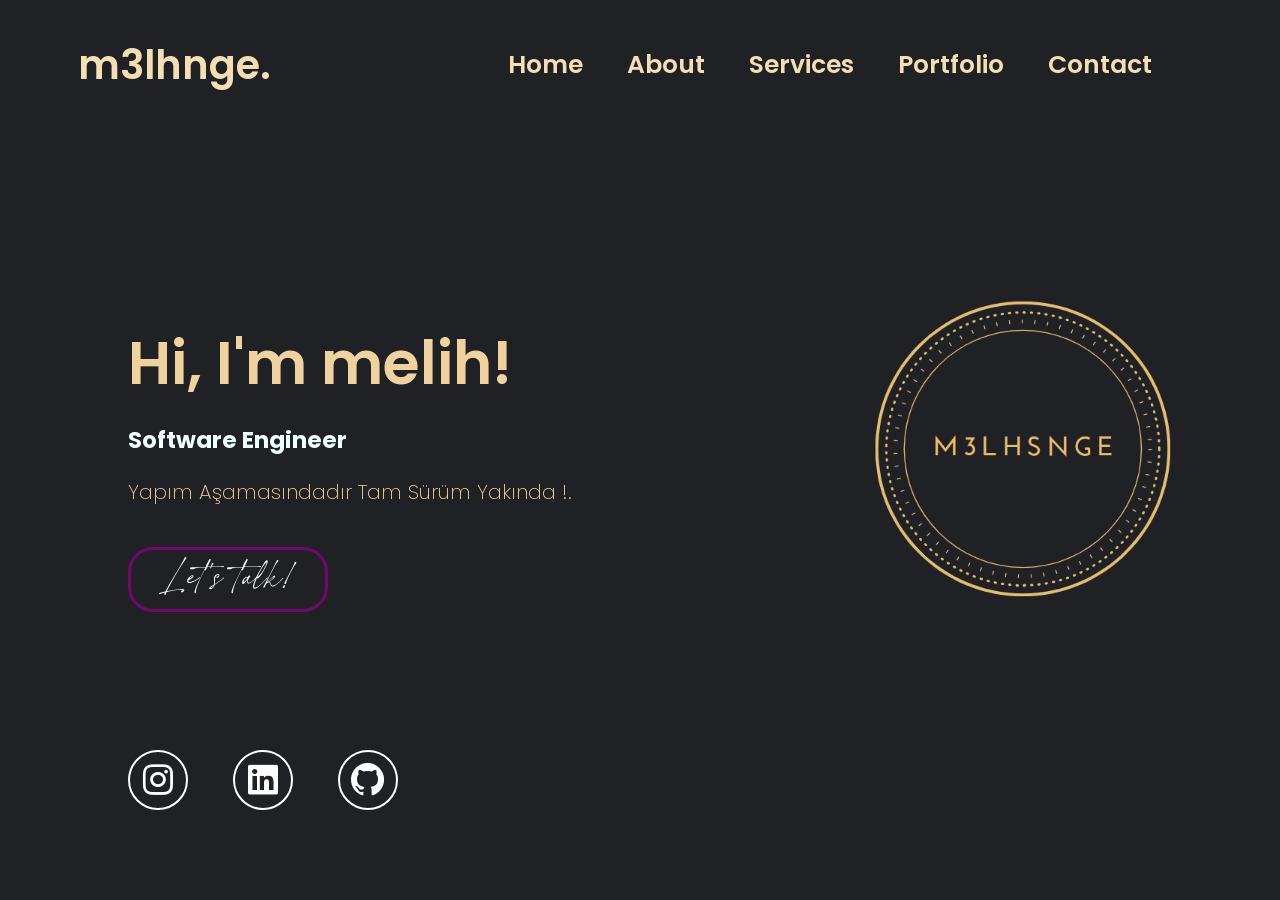
==== index.html @ ef0e2694 "Codes commited with last update" ====
<!DOCTYPE html>
<html lang="en">
<head>
    <meta charset="UTF-8">
    <meta http-equiv="X-UA-Compatible" content="IE=edge">
    <meta name="viewport" content="width=device-width, initial-scale=1">
    <title>Portfolio</title>
    <link rel="stylesheet" href="style.css">
    <link href="https://unpkg.com/boxicons@2.1.4/css/boxicons.min.css" rel="stylesheet">
</head>
<body>
    <header class="header">
        <a href="https://m3lhsnge.github.io/" class="logo">m3lhnge.</a>
        <nav class="navbar">
            <a href="https://m3lhsnge.github.io/" class="active">Home</a>
            <a href="#">About</a>
            <a href="#">Services</a>
            <a href="#">Portfolio</a>
            <a href="#">Contact</a>
        </nav>
    </header>

    <section class="home">
        <div class="home-content">
            <h1>Hi, I'm melih!</h1>
            <h3>Software Engineer</h3>
            <p>Yapım Aşamasındadır Tam Sürüm Yakında !.</p>
            <div class="btn-box">
                <a href="https://www.instagram.com/m3lhakaa?igsh=MmlheHZ3OTNlcWY2" target="_blank" title="Talk to me!">Let's talk!</a>
            </div>
        </div>

        <div class="home-sci">
            <a href="https://www.instagram.com/m3lhakaa?igsh=MmlheHZ3OTNlcWY2" target="_blank" title="Instagram"><i class='bx bxl-instagram' style="color:#ffffff"></i></a>
            <a href="https://www.linkedin.com/in/melih-aka-499889319?utm_source=share&utm_campaign=share_via&utm_content=profile&utm_medium=android_app" target="_blank" title="Linkedin"><i class='bx bxl-linkedin-square'></i></a>
            <a href="https://github.com/m3lhsnge" target="_blank" title="Github"><i class='bx bxl-github'></i></a>
        </div>

        <span class="home-imgHover"></span>
    </section>
</body>
</html>
---- style.css ----
@import url('https://fonts.googleapis.com/css2?family=Poppins:wght@300;400;500;600;700;800;900&display=swap');

@font-face {
    font-family: 'OZEL';
    src: url('fonts/HanifahSalamah.woff2') format('woff2'),
        url('fonts/HanifahSalamah.woff') format('woff');
    font-weight: normal;
    font-style: normal;
    font-display: swap;
}

@media (max-width: 600px) {
  .container {
    flex-direction: column;
    padding: 10px;
  }
  .hero-text {
    font-size: 1.2rem;
  }
}

@media (min-width: 601px) and (max-width: 1024px) {
  .container {
    padding: 20px;
  }
}

.wrapper {
  display: flex;
  flex-wrap: wrap;
  justify-content: space-between;
}

* {
    margin: 0;
    padding: 0;
    box-sizing: border-box;
    font-family: 'Poppins', sans-serif;
}

body {
    background-color: #202124;
    color: rgb(239, 210, 157);
}

.header {
    position: fixed;
    top: 0;
    left: 0;
    width: 100%;
    padding: 35px 10%;
    background-color: transparent;
    display: flex;
    justify-content: space-between;
    align-items: center;
    z-index: 100;
}

.logo {
    position: relative;
    font-size: 40px;
    color: wheat;
    text-decoration: none;
    font-weight: 600;
    margin-left: -50px;
}

.logo::before {
    content: '';
    background: #202124;
    position: absolute;
    top: 0;
    right: 0;
    width: 100%;
    height: 100%;
    animation: showRight 1s ease forwards;
    animation-delay: .4s;
}

.logo:hover {
    color: rgb(202, 17, 110);
    transition: .3s;
}

.navbar a {
    font-size: 25px;
    color: wheat;
    text-decoration: none;
    font-weight: 600;
    margin-left: 40px;
    transition: .3s;
}

.navbar a::before {
    content: '';
    background: #202124;
    position: absolute;
    top: 0;
    right: 0;
    width: 100%;
    height: 150%;
    animation: showRight 1.5s ease forwards;
    animation-delay: .2s;
    z-index: 2;
}

.navbar a:hover,
.navbar a.active no-repeat {
    color: rgb(41, 120, 189);
}

.home {
    height: 100vh;
    background: url('img/AUUU.png') no-repeat;
    background-size: cover;
    background-position: center;
    display: flex;
    align-items: center;
    padding: 0 10%;
}

.home-content h1 {
    position: relative;
    font-size: 60px;
    font-weight: 600;
    line-height: 2;
}

.home-content h1::before {
    content: '';
    background: #202124;
    position: absolute;
    top: 0;
    right: 0;
    width: 100%;
    height: 100%;
    animation: showRight 1s ease forwards;
    animation-delay: .1s;
}

.home-content h3 {
    position: relative;
    font-size: 23px;
    font-weight: 620;
    color: azure;
}

.home-content h3::before {
    content: '';
    background: #202124;
    position: absolute;
    top: 0;
    right: 0;
    width: 100%;
    height: 100%;
    animation: showRight 1s ease forwards;
    animation-delay: .1s;
}

.home-content p {
    position: relative;
    font-size: 20px;
    font-weight: 200;
    margin: 20px 0 40px;
}

.home-content p::before {
    content: '';
    background: #202124;
    position: absolute;
    top: 0;
    right: 0;
    width: 100%;
    height: 100%;
    animation: showRight 1s ease forwards;
    animation-delay: .3s;
}

.home-content .btn-box {
    position: relative;
    display: flex;
    width: 250px;
    height: 50px;
    background: transparent;
}

.home-content .btn-box::before {
    content: '';
    background: #202124;
    position: absolute;
    top: 0;
    right: 0;
    width: 100%;
    height: 150%;
    animation: showRight 1s ease forwards;
    animation-delay: .4s;
    z-index: 2;
}

.btn-box a {
    position: relative;
    display: inline-flex;
    justify-content: center;
    align-items: center;
    width: 200px;
    height: 130%;
    background-color: transparent;
    border: 3px solid rgb(113, 6, 113);
    border-radius: 25px;
    font-size: 55px;
    color: rgb(255, 255, 255);
    text-decoration: none;
    font-weight: 500;
    letter-spacing: 1px;
    font-family: OZEL;
    z-index: 1;
    overflow: hidden;
}

.btn-box a::before {
    content: '';
    position: absolute;
    top: 0;
    left: 0;
    width: 0;
    height: 100%;
    background-color: #000000;
    z-index: -1;
    transition: .0s;
}

.btn-box a:hover::before {
    width: 100%;
}

.home-sci {
    position: absolute;
    bottom: 40px;
    width: 270px;
    background-color: transparent;
    display: flex;
    justify-content: space-between;
}

.home-sci::before {
    content: '';
    background: #202124;
    position: absolute;
    top: 0;
    right: 0;
    width: 110%;
    height: 150%;
    animation: showRight 1s ease forwards;
    animation-delay: .4s;
    z-index: 2;
}

.home-sci a {
    display: inline-flex;
    width: 60px;
    height: 60px;
    background: transparent;
    border: 2px solid rgb(255, 255, 255);
    border-radius: 50%;
    font-size: 40px;
    color: rgb(255, 255, 255);
    text-decoration: none;
    margin-bottom: 50px;
    position: relative;
    align-items: center;
    justify-content: center;
}

.home-imgHover {
    position: absolute;
    top: 0;
    right: 200px;
    width: 500px;
    height: 100%;
    background: transparent;
    transition: .45s;
}

.home-imgHover::after {
    content: '';
    background: #202124;
    position: absolute;
    top: 0;
    right: 0;
    width: 100%;
    height: 100%;
    animation: showRight 2s ease forwards;
    animation-delay: .6s;
}

.home-imgHover:hover {
    background: #202124;
    opacity: .8;
}

@keyframes slide-in {
  0% { transform: translateX(-100vw); }
  100% { transform: translateX(0); }
}

@keyframes showRight {
    100% { width: 0; }
}

html, body {
  max-width: 100%;
  overflow-x: hidden;
}

img {
  max-width: 100%;
  height: auto;
}

@media (max-width: 1024px) {
  .header {
    padding: 20px 5%;
  }
  .logo {
    font-size: 28px;
    margin-left: 0;
  }
  .navbar a {
    font-size: 18px;
    margin-left: 20px;
  }
  .home-content h1 {
    font-size: 42px;
    line-height: 1.4;
  }
  .btn-box a {
    font-size: 32px;
    width: 150px;
    height: 50px;
  }
  .home-imgHover {
    right: 100px;
    width: 300px;
  }
}

@media (max-width: 768px) {
  .header {
    flex-direction: column;
    align-items: flex-start;
    padding: 15px;
  }
  .navbar {
    display: flex;
    flex-wrap: wrap;
    gap: 15px;
    margin-top: 10px;
  }
  .home {
    flex-direction: column;
    align-items: center;
    padding: 0 5%;
    text-align: center;
    background-position: center;
  }
  .home-content h1 { font-size: 32px; }
  .home-content h3 { font-size: 18px; }
  .home-content p { font-size: 16px; }
  .btn-box a {
    font-size: 24px;
    width: 140px;
    height: 45px;
  }
  .home-sci {
    position: static;
    margin-top: 30px;
    width: auto;
    justify-content: center;
    gap: 20px;
  }
  .home-imgHover {
    display: none;
  }
}

@media (max-width: 480px) {
  .home-content h1 { font-size: 26px; }
  .home-content h3 { font-size: 16px; }
  .home-content p { font-size: 14px; }
  .btn-box a {
    font-size: 20px;
    width: 120px;
    height: 40px;
  }
}
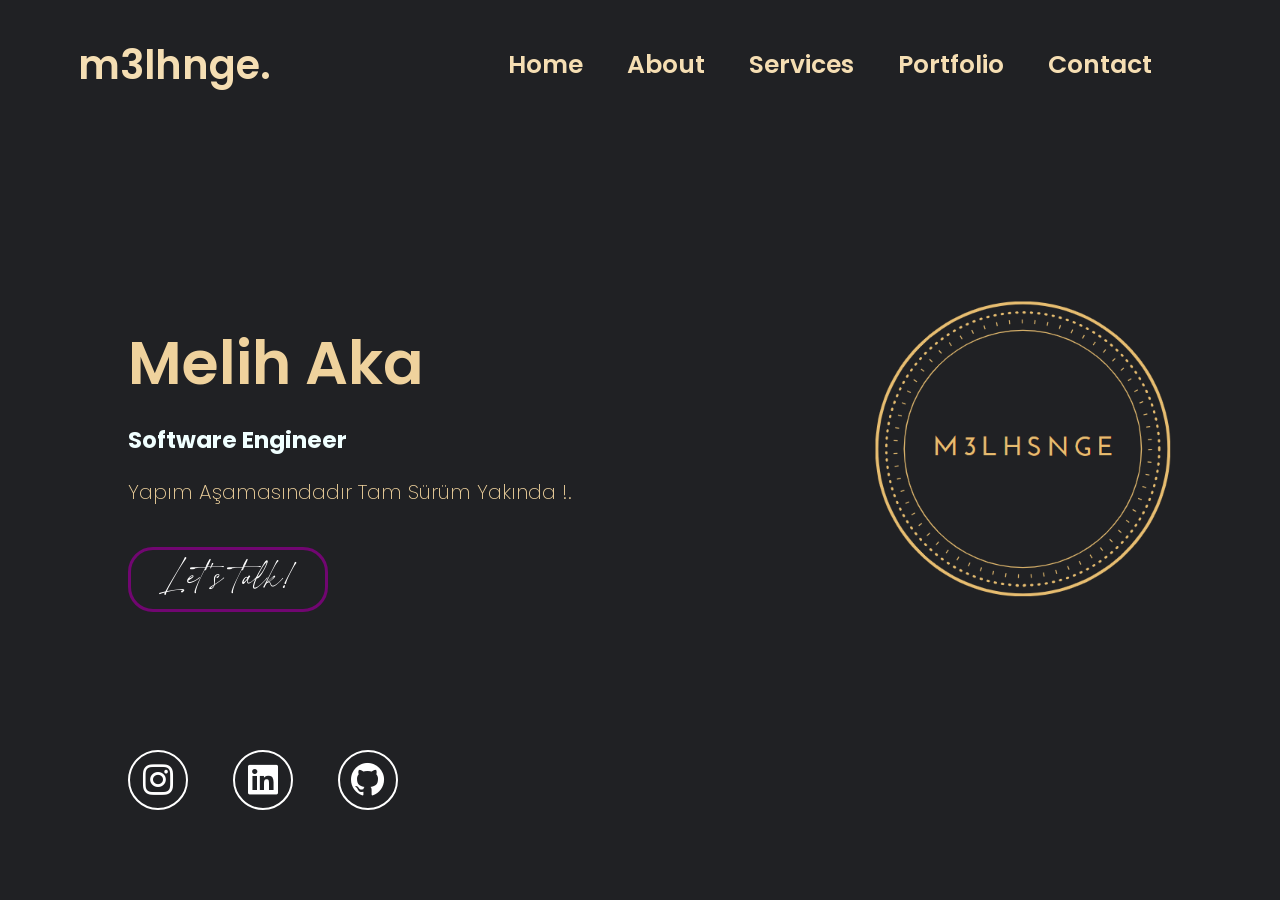
==== commit c1eea591: "Text update." ====
--- a/index.html
+++ b/index.html
@@ -7,6 +7,8 @@
     <title>Portfolio</title>
     <link rel="stylesheet" href="style.css">
     <link href="https://unpkg.com/boxicons@2.1.4/css/boxicons.min.css" rel="stylesheet">
+    <script src="script.js"></script>
+
 </head>
 <body>
     <header class="header">
@@ -22,7 +24,7 @@
 
     <section class="home">
         <div class="home-content">
-            <h1>Hi, I'm melih!</h1>
+            <h1>Melih Aka</h1>
             <h3>Software Engineer</h3>
             <p>Yapım Aşamasındadır Tam Sürüm Yakında !.</p>
             <div class="btn-box">
@@ -38,5 +40,13 @@
 
         <span class="home-imgHover"></span>
     </section>
+
+    <script>
+  setTimeout(function () {
+    alert("Bu site yapım aşamasındadır, lütfen daha sonra tekrar ziyaret edin.");
+  }, 2000);
+ </script>
+
+
 </body>
 </html>
--- a/style.css
+++ b/style.css
@@ -1,12 +1,12 @@
 @import url('https://fonts.googleapis.com/css2?family=Poppins:wght@300;400;500;600;700;800;900&display=swap');
 
 @font-face {
-    font-family: 'OZEL';
-    src: url('fonts/HanifahSalamah.woff2') format('woff2'),
-        url('fonts/HanifahSalamah.woff') format('woff');
-    font-weight: normal;
-    font-style: normal;
-    font-display: swap;
+  font-family: 'OZEL';
+  src: url('fonts/HanifahSalamah.woff2') format('woff2'),
+       url('fonts/HanifahSalamah.woff') format('woff');
+  font-weight: normal;
+  font-style: normal;
+  font-display: swap;
 }
 
 @media (max-width: 600px) {
@@ -31,271 +31,271 @@
   justify-content: space-between;
 }
 
-* {
-    margin: 0;
-    padding: 0;
-    box-sizing: border-box;
-    font-family: 'Poppins', sans-serif;
-}
-
-body {
-    background-color: #202124;
-    color: rgb(239, 210, 157);
-}
-
-.header {
-    position: fixed;
-    top: 0;
-    left: 0;
-    width: 100%;
-    padding: 35px 10%;
-    background-color: transparent;
-    display: flex;
-    justify-content: space-between;
-    align-items: center;
-    z-index: 100;
-}
-
-.logo {
-    position: relative;
-    font-size: 40px;
-    color: wheat;
-    text-decoration: none;
-    font-weight: 600;
-    margin-left: -50px;
-}
-
-.logo::before {
-    content: '';
-    background: #202124;
-    position: absolute;
-    top: 0;
-    right: 0;
-    width: 100%;
-    height: 100%;
-    animation: showRight 1s ease forwards;
-    animation-delay: .4s;
-}
-
-.logo:hover {
-    color: rgb(202, 17, 110);
-    transition: .3s;
-}
-
-.navbar a {
-    font-size: 25px;
-    color: wheat;
-    text-decoration: none;
-    font-weight: 600;
-    margin-left: 40px;
-    transition: .3s;
-}
-
-.navbar a::before {
-    content: '';
-    background: #202124;
-    position: absolute;
-    top: 0;
-    right: 0;
-    width: 100%;
-    height: 150%;
-    animation: showRight 1.5s ease forwards;
-    animation-delay: .2s;
-    z-index: 2;
+*{
+  margin: 0;
+  padding: 0;
+  box-sizing: border-box;
+  font-family: 'Poppins', sans-serif;
+}
+
+body{
+  background-color: #202124;
+  color: rgb(239, 210, 157);
+}
+
+.header{
+  position: fixed;
+  top: 0;
+  left: 0;
+  width: 100%;
+  padding: 35px 10%;
+  background-color: transparent;
+  display: flex;
+  justify-content: space-between;
+  align-items: center;
+  z-index: 100;
+}
+
+.logo{
+  position: relative;
+  font-size: 40px;
+  color: wheat;
+  text-decoration: none;
+  font-weight: 600;
+  margin-left: -50px;
+}
+
+.logo::before{
+  content: '';
+  background: #202124;
+  position: absolute;
+  top: 0;
+  right: 0;
+  width: 100%;
+  height: 100%;
+  animation: showRight 1s ease forwards;
+  animation-delay: .4s;
+}
+
+.logo:hover{
+  color:rgb(202, 17, 110) ;
+  transition: .3s;
+}
+
+.navbar a{
+  font-size: 25px;
+  color: wheat;
+  text-decoration: none;
+  font-weight: 600;
+  margin-left: 40px;
+  transition: .3s;
+}
+
+.navbar a::before{
+  content: '';
+  background: #202124;
+  position: absolute;
+  top: 0px;
+  right: 0;
+  width: 100%;
+  height: 150%;
+  animation: showRight 1.5s ease forwards;
+  animation-delay: .2s;
+  z-index: 2;
 }
 
 .navbar a:hover,
-.navbar a.active no-repeat {
-    color: rgb(41, 120, 189);
-}
-
-.home {
-    height: 100vh;
-    background: url('img/AUUU.png') no-repeat;
-    background-size: cover;
-    background-position: center;
-    display: flex;
-    align-items: center;
-    padding: 0 10%;
-}
-
-.home-content h1 {
-    position: relative;
-    font-size: 60px;
-    font-weight: 600;
-    line-height: 2;
-}
-
-.home-content h1::before {
-    content: '';
-    background: #202124;
-    position: absolute;
-    top: 0;
-    right: 0;
-    width: 100%;
-    height: 100%;
-    animation: showRight 1s ease forwards;
-    animation-delay: .1s;
-}
-
-.home-content h3 {
-    position: relative;
-    font-size: 23px;
-    font-weight: 620;
-    color: azure;
-}
-
-.home-content h3::before {
-    content: '';
-    background: #202124;
-    position: absolute;
-    top: 0;
-    right: 0;
-    width: 100%;
-    height: 100%;
-    animation: showRight 1s ease forwards;
-    animation-delay: .1s;
-}
-
-.home-content p {
-    position: relative;
-    font-size: 20px;
-    font-weight: 200;
-    margin: 20px 0 40px;
-}
-
-.home-content p::before {
-    content: '';
-    background: #202124;
-    position: absolute;
-    top: 0;
-    right: 0;
-    width: 100%;
-    height: 100%;
-    animation: showRight 1s ease forwards;
-    animation-delay: .3s;
-}
-
-.home-content .btn-box {
-    position: relative;
-    display: flex;
-    width: 250px;
-    height: 50px;
-    background: transparent;
-}
-
-.home-content .btn-box::before {
-    content: '';
-    background: #202124;
-    position: absolute;
-    top: 0;
-    right: 0;
-    width: 100%;
-    height: 150%;
-    animation: showRight 1s ease forwards;
-    animation-delay: .4s;
-    z-index: 2;
-}
-
-.btn-box a {
-    position: relative;
-    display: inline-flex;
-    justify-content: center;
-    align-items: center;
-    width: 200px;
-    height: 130%;
-    background-color: transparent;
-    border: 3px solid rgb(113, 6, 113);
-    border-radius: 25px;
-    font-size: 55px;
-    color: rgb(255, 255, 255);
-    text-decoration: none;
-    font-weight: 500;
-    letter-spacing: 1px;
-    font-family: OZEL;
-    z-index: 1;
-    overflow: hidden;
-}
-
-.btn-box a::before {
-    content: '';
-    position: absolute;
-    top: 0;
-    left: 0;
-    width: 0;
-    height: 100%;
-    background-color: #000000;
-    z-index: -1;
-    transition: .0s;
-}
-
-.btn-box a:hover::before {
-    width: 100%;
-}
-
-.home-sci {
-    position: absolute;
-    bottom: 40px;
-    width: 270px;
-    background-color: transparent;
-    display: flex;
-    justify-content: space-between;
-}
-
-.home-sci::before {
-    content: '';
-    background: #202124;
-    position: absolute;
-    top: 0;
-    right: 0;
-    width: 110%;
-    height: 150%;
-    animation: showRight 1s ease forwards;
-    animation-delay: .4s;
-    z-index: 2;
-}
-
-.home-sci a {
-    display: inline-flex;
-    width: 60px;
-    height: 60px;
-    background: transparent;
-    border: 2px solid rgb(255, 255, 255);
-    border-radius: 50%;
-    font-size: 40px;
-    color: rgb(255, 255, 255);
-    text-decoration: none;
-    margin-bottom: 50px;
-    position: relative;
-    align-items: center;
-    justify-content: center;
-}
-
-.home-imgHover {
-    position: absolute;
-    top: 0;
-    right: 200px;
-    width: 500px;
-    height: 100%;
-    background: transparent;
-    transition: .45s;
-}
-
-.home-imgHover::after {
-    content: '';
-    background: #202124;
-    position: absolute;
-    top: 0;
-    right: 0;
-    width: 100%;
-    height: 100%;
-    animation: showRight 2s ease forwards;
-    animation-delay: .6s;
-}
-
-.home-imgHover:hover {
-    background: #202124;
-    opacity: .8;
+.navbar a.active no-repeat{
+  color: rgb(41, 120, 189);
+}
+
+.home{
+  height: 100vh;
+  background: url('img/AUUU.png') no-repeat;
+  background-size: cover;
+  background-position: center;
+  display: flex;
+  align-items: center;
+  padding: 0 10%;
+}
+
+.home-content h1{
+  position: relative;
+  font-size: 60px;
+  font-weight: 600;
+  line-height: 2;
+}
+
+.home-content h1::before{
+  content: '';
+  background: #202124;
+  position: absolute;
+  top: 0;
+  right: 0;
+  width: 100%;
+  height: 100%;
+  animation: showRight 1s ease forwards;
+  animation-delay: .1s;
+}
+
+.home-content h3{
+  position: relative;
+  font-size: 23px;
+  font-weight: 620;
+  color: azure;
+}
+
+.home-content h3::before{
+  content: '';
+  background: #202124;
+  position: absolute;
+  top: 0;
+  right: 0;
+  width: 100%;
+  height: 100%;
+  animation: showRight 1s ease forwards;
+  animation-delay: .1s;
+}
+
+.home-content p{
+  position: relative;
+  font-size: 20px;
+  font-weight: 200;
+  margin: 20px 0 40px;
+}
+
+.home-content p::before{
+  content: '';
+  background: #202124;
+  position: absolute;
+  top: 0;
+  right: 0;
+  width: 100%;
+  height: 100%;
+  animation: showRight 1s ease forwards;
+  animation-delay: .3s;
+}
+
+.home-content .btn-box{
+  position: relative;
+  display: flex;
+  width: 250px;
+  height: 50px;
+  background: transparent;
+}
+
+.home-content .btn-box::before{
+  content: '';
+  background: #202124;
+  position: absolute;
+  top: 0px;
+  right: 0;
+  width: 100%;
+  height: 150%;
+  animation: showRight 1s ease forwards;
+  animation-delay: .4s;
+  z-index: 2;
+}
+
+.btn-box a{
+  position: relative;
+  display: inline-flex;
+  justify-content: center;
+  align-items: center;
+  width: 200px;
+  height: 130%;
+  background-color: transparent;
+  border: 3px solid rgb(113, 6, 113);
+  border-radius: 25px;
+  font-size: 55px;
+  color: rgb(255, 255, 255);
+  text-decoration: none;
+  font-weight: 500 ;
+  letter-spacing: 1px;
+  font-family: OZEL;
+  z-index: 1;
+  overflow: hidden;
+}
+
+.btn-box a::before{
+  content: '';
+  position: absolute;
+  top: 0;
+  left: 0;
+  width: 0;
+  height: 100%;
+  background-color: #000000;
+  z-index: -1;
+  transition: .0s;
+}
+
+.btn-box a:hover::before{
+  width: 100%;
+}
+
+.home-sci{
+  position: absolute;
+  bottom: 40px;
+  width: 270px;
+  background-color: transparent;
+  display: flex;
+  justify-content: space-between;
+}
+
+.home-sci::before{
+  content: '';
+  background: #202124;
+  position: absolute;
+  top: 0px;
+  right: 0;
+  width: 110%;
+  height: 150%;
+  animation: showRight 1s ease forwards;
+  animation-delay: .4s;
+  z-index: 2;
+}
+
+.home-sci a{
+  display: inline-flex;
+  width: 60px;
+  height: 60px;
+  background: transparent;
+  border: 2px solid rgb(255, 255, 255);
+  border-radius: 50%;
+  font-size: 40px;
+  color: rgb(255, 255, 255);
+  text-decoration: none;
+  margin-bottom: 50px;
+  position: relative;
+  align-items: center;
+  justify-content: center;
+}
+
+.home-imgHover{
+  position: absolute;
+  top: 0;
+  right: 200px;
+  width: 500px;
+  height: 100%;
+  background: transparent;
+  transition: .45s;
+}
+
+.home-imgHover::after{
+  content: '';
+  background: #202124;
+  position: absolute;
+  top: 0;
+  right: 0;
+  width: 100%;
+  height: 100%;
+  animation: showRight 2s ease forwards;
+  animation-delay: .6s;
+}
+
+.home-imgHover:hover{
+  background: #202124;
+  opacity: .8;
 }
 
 @keyframes slide-in {
@@ -303,93 +303,85 @@
   100% { transform: translateX(0); }
 }
 
-@keyframes showRight {
-    100% { width: 0; }
-}
-
-html, body {
-  max-width: 100%;
-  overflow-x: hidden;
-}
-
-img {
-  max-width: 100%;
-  height: auto;
-}
-
-@media (max-width: 1024px) {
-  .header {
-    padding: 20px 5%;
-  }
-  .logo {
-    font-size: 28px;
-    margin-left: 0;
-  }
-  .navbar a {
-    font-size: 18px;
-    margin-left: 20px;
-  }
-  .home-content h1 {
-    font-size: 42px;
-    line-height: 1.4;
-  }
-  .btn-box a {
-    font-size: 32px;
-    width: 150px;
-    height: 50px;
-  }
-  .home-imgHover {
-    right: 100px;
-    width: 300px;
-  }
-}
-
-@media (max-width: 768px) {
-  .header {
-    flex-direction: column;
-    align-items: flex-start;
-    padding: 15px;
-  }
-  .navbar {
-    display: flex;
-    flex-wrap: wrap;
-    gap: 15px;
-    margin-top: 10px;
-  }
+@keyframes showRight{
+  100%{ width: 0; }
+}
+
+/*  EKLENEN RESPONSIVE DÜZENLEMELER */
+@media (max-width: 600px) {
+
   .home {
     flex-direction: column;
-    align-items: center;
-    padding: 0 5%;
     text-align: center;
-    background-position: center;
-  }
-  .home-content h1 { font-size: 32px; }
-  .home-content h3 { font-size: 18px; }
-  .home-content p { font-size: 16px; }
+    padding: 20px 5%;
+    height: auto;
+  }
+
+  .home-content h1 {
+    font-size: 32px;
+    line-height: 1.4;
+  }
+
+  .home-content h3 {
+    font-size: 18px;
+  }
+
+  .home-content p {
+    font-size: 16px;
+  }
+
+  .btn-box {
+    width: 100%;
+    justify-content: center;
+  }
+
   .btn-box a {
-    font-size: 24px;
-    width: 140px;
+    width: 150px;
+    font-size: 28px;
     height: 45px;
   }
+
   .home-sci {
+    bottom: 10px;
+    width: 200px;
+    justify-content: center;
+    gap: 15px;
+  }
+
+  .home-sci a {
+    width: 40px; height: 40px; font-size: 20px;
+    margin-bottom: 0;
+  }
+
+  .home-imgHover {
     position: static;
-    margin-top: 30px;
-    width: auto;
-    justify-content: center;
-    gap: 20px;
-  }
+    width: 100%;
+    height: 200px;
+    margin-top: 20px;
+  }
+}
+
+@media (min-width: 601px) and (max-width: 1024px) {
+
+  .home-content h1 {
+    font-size: 45px;
+  }
+
+  .home-content h3 {
+    font-size: 20px;
+  }
+
+  .home-content p {
+    font-size: 18px;
+  }
+
+  .btn-box a {
+    width: 180px;
+    font-size: 36px;
+  }
+
   .home-imgHover {
-    display: none;
-  }
-}
-
-@media (max-width: 480px) {
-  .home-content h1 { font-size: 26px; }
-  .home-content h3 { font-size: 16px; }
-  .home-content p { font-size: 14px; }
-  .btn-box a {
-    font-size: 20px;
-    width: 120px;
-    height: 40px;
-  }
-}
+    right: 50px;
+    width: 300px;
+  }
+}
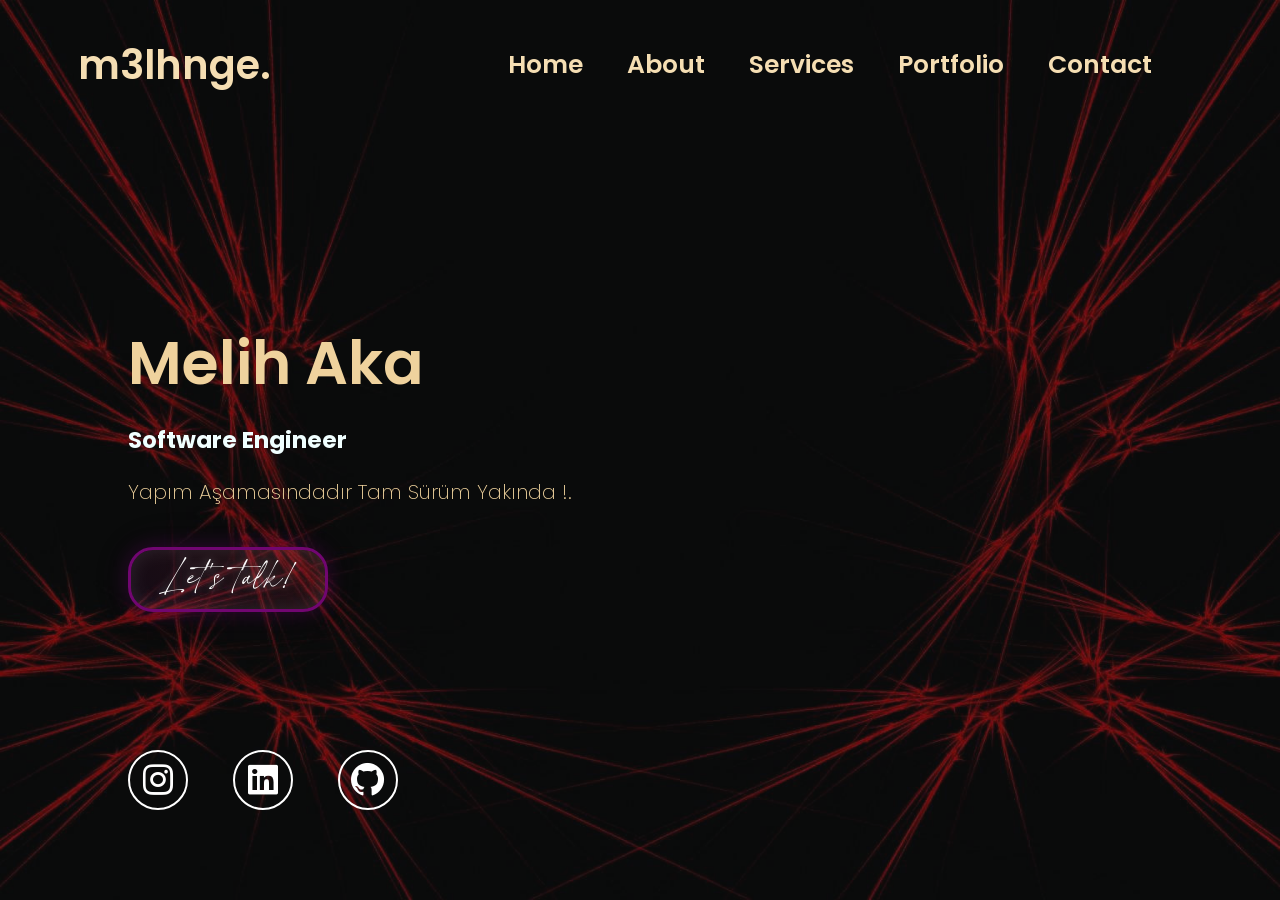
==== commit 1be862b4: "New page design !" ====
--- a/index.html
+++ b/index.html
@@ -7,7 +7,7 @@
     <title>Portfolio</title>
     <link rel="stylesheet" href="style.css">
     <link href="https://unpkg.com/boxicons@2.1.4/css/boxicons.min.css" rel="stylesheet">
-    <script src="script.js"></script>
+    <script src="back.js"></script>
 
 </head>
 <body>
@@ -20,6 +20,11 @@
             <a href="#">Portfolio</a>
             <a href="#">Contact</a>
         </nav>
+        <div class="mobile-menu-toggle">
+            <span></span>
+            <span></span>
+            <span></span>
+        </div>
     </header>
 
     <section class="home">
@@ -38,8 +43,8 @@
             <a href="https://github.com/m3lhsnge" target="_blank" title="Github"><i class='bx bxl-github'></i></a>
         </div>
 
-        <span class="home-imgHover"></span>
     </section>
+
 
     <script>
   setTimeout(function () {
@@ -47,6 +52,8 @@
   }, 2000);
  </script>
 
+ 
+
 
 </body>
 </html>
--- a/style.css
+++ b/style.css
@@ -9,21 +9,7 @@
   font-display: swap;
 }
 
-@media (max-width: 600px) {
-  .container {
-    flex-direction: column;
-    padding: 10px;
-  }
-  .hero-text {
-    font-size: 1.2rem;
-  }
-}
-
-@media (min-width: 601px) and (max-width: 1024px) {
-  .container {
-    padding: 20px;
-  }
-}
+/* Enhanced responsive design for better mobile experience */
 
 .wrapper {
   display: flex;
@@ -41,6 +27,26 @@
 body{
   background-color: #202124;
   color: rgb(239, 210, 157);
+  overflow-x: hidden; /* Prevent horizontal scroll on mobile */
+  -webkit-text-size-adjust: 100%; /* Prevent text scaling on iOS */
+  -webkit-tap-highlight-color: transparent; /* Remove tap highlight on mobile */
+}
+
+/* Simple mouse hover effects */
+a, button, .btn-box a, .home-sci a, .navbar a, .logo {
+  transition: all 0.3s ease;
+}
+
+a:hover, button:hover, .btn-box a:hover, .home-sci a:hover, .navbar a:hover, .logo:hover {
+  transform: translateY(-2px);
+}
+
+.btn-box a:hover {
+  transform: translateY(-3px) scale(1.05);
+}
+
+.home-sci a:hover {
+  transform: translateY(-3px) scale(1.1);
 }
 
 .header{
@@ -56,6 +62,20 @@
   z-index: 100;
 }
 
+/* Header responsive improvements */
+@media (max-width: 768px) {
+  .header {
+    padding: 20px 5%;
+  }
+}
+
+@media (max-width: 480px) {
+  .header {
+    padding: 15px 3%;
+    flex-wrap: wrap;
+  }
+}
+
 .logo{
   position: relative;
   font-size: 40px;
@@ -63,19 +83,25 @@
   text-decoration: none;
   font-weight: 600;
   margin-left: -50px;
-}
-
-.logo::before{
-  content: '';
-  background: #202124;
-  position: absolute;
-  top: 0;
-  right: 0;
-  width: 100%;
-  height: 100%;
-  animation: showRight 1s ease forwards;
-  animation-delay: .4s;
-}
+  animation: slideInLeft 0.8s ease-out;
+}
+
+/* Logo responsive improvements */
+@media (max-width: 768px) {
+  .logo {
+    font-size: 32px;
+    margin-left: -30px;
+  }
+}
+
+@media (max-width: 480px) {
+  .logo {
+    font-size: 28px;
+    margin-left: 0;
+  }
+}
+
+/* Logo slide effect removed */
 
 .logo:hover{
   color:rgb(202, 17, 110) ;
@@ -89,20 +115,89 @@
   font-weight: 600;
   margin-left: 40px;
   transition: .3s;
-}
-
-.navbar a::before{
-  content: '';
-  background: #202124;
-  position: absolute;
-  top: 0px;
-  right: 0;
-  width: 100%;
-  height: 150%;
-  animation: showRight 1.5s ease forwards;
-  animation-delay: .2s;
-  z-index: 2;
-}
+  animation: slideInRight 0.8s ease-out 0.2s both;
+}
+
+/* Navigation responsive improvements */
+@media (max-width: 1024px) {
+  .navbar a {
+    font-size: 20px;
+    margin-left: 25px;
+  }
+}
+
+@media (max-width: 768px) {
+  .navbar a {
+    font-size: 18px;
+    margin-left: 15px;
+  }
+}
+
+/* Mobile menu toggle */
+.mobile-menu-toggle {
+  display: none;
+  flex-direction: column;
+  cursor: pointer;
+  padding: 5px;
+}
+
+.mobile-menu-toggle span {
+  width: 25px;
+  height: 3px;
+  background-color: wheat;
+  margin: 3px 0;
+  transition: 0.3s;
+  border-radius: 2px;
+}
+
+@media (max-width: 768px) {
+  .mobile-menu-toggle {
+    display: flex;
+  }
+  
+  .navbar {
+    position: fixed;
+    top: 70px;
+    left: -100%;
+    width: 100%;
+    height: calc(100vh - 70px);
+    background-color: #202124;
+    flex-direction: column;
+    justify-content: flex-start;
+    align-items: center;
+    padding-top: 50px;
+    transition: left 0.3s ease;
+    z-index: 99;
+  }
+  
+  .navbar.active {
+    left: 0;
+  }
+  
+  .navbar a {
+    margin: 20px 0;
+    font-size: 20px;
+  }
+}
+
+@media (max-width: 480px) {
+  .header {
+    padding: 15px 3%;
+    flex-wrap: nowrap;
+  }
+  
+  .logo {
+    font-size: 24px;
+    margin-left: 0;
+  }
+  
+  .navbar {
+    top: 60px;
+    height: calc(100vh - 60px);
+  }
+}
+
+/* Navbar slide effect removed */
 
 .navbar a:hover,
 .navbar a.active no-repeat{
@@ -111,12 +206,51 @@
 
 .home{
   height: 100vh;
-  background: url('img/AUUU.png') no-repeat;
+  background: url('img/red-abstract-lines-6hwu6t8epsgm0tjy.jpg') no-repeat;
   background-size: cover;
   background-position: center;
+  background-attachment: scroll; /* Better performance on mobile */
   display: flex;
   align-items: center;
   padding: 0 10%;
+  min-height: 100vh; /* Ensure full height on mobile */
+  position: relative;
+  overflow: hidden;
+}
+
+/* Background overlay for better text readability */
+.home::before {
+  content: '';
+  position: absolute;
+  top: 0;
+  left: 0;
+  width: 100%;
+  height: 100%;
+  background: rgba(32, 33, 36, 0.3);
+  z-index: 1;
+}
+
+/* Ensure content is above overlay */
+.home-content,
+.home-sci {
+  position: relative;
+  z-index: 2;
+}
+
+/* Simple cursor effects removed for professional look */
+
+/* Home section responsive improvements */
+@media (max-width: 1024px) {
+  .home {
+    padding: 0 5%;
+  }
+}
+
+@media (max-width: 768px) {
+  .home {
+    padding: 0 3%;
+    min-height: 100vh;
+  }
 }
 
 .home-content h1{
@@ -124,57 +258,30 @@
   font-size: 60px;
   font-weight: 600;
   line-height: 2;
-}
-
-.home-content h1::before{
-  content: '';
-  background: #202124;
-  position: absolute;
-  top: 0;
-  right: 0;
-  width: 100%;
-  height: 100%;
-  animation: showRight 1s ease forwards;
-  animation-delay: .1s;
-}
+  animation: fadeInUp 1s ease-out 0.3s both;
+}
+
+/* Home content h1 slide effect removed */
 
 .home-content h3{
   position: relative;
   font-size: 23px;
   font-weight: 620;
   color: azure;
-}
-
-.home-content h3::before{
-  content: '';
-  background: #202124;
-  position: absolute;
-  top: 0;
-  right: 0;
-  width: 100%;
-  height: 100%;
-  animation: showRight 1s ease forwards;
-  animation-delay: .1s;
-}
+  animation: fadeInUp 1s ease-out 0.5s both;
+}
+
+/* Home content h3 slide effect removed */
 
 .home-content p{
   position: relative;
   font-size: 20px;
   font-weight: 200;
   margin: 20px 0 40px;
-}
-
-.home-content p::before{
-  content: '';
-  background: #202124;
-  position: absolute;
-  top: 0;
-  right: 0;
-  width: 100%;
-  height: 100%;
-  animation: showRight 1s ease forwards;
-  animation-delay: .3s;
-}
+  animation: fadeInUp 1s ease-out 0.7s both;
+}
+
+/* Home content p slide effect removed */
 
 .home-content .btn-box{
   position: relative;
@@ -182,20 +289,10 @@
   width: 250px;
   height: 50px;
   background: transparent;
-}
-
-.home-content .btn-box::before{
-  content: '';
-  background: #202124;
-  position: absolute;
-  top: 0px;
-  right: 0;
-  width: 100%;
-  height: 150%;
-  animation: showRight 1s ease forwards;
-  animation-delay: .4s;
-  z-index: 2;
-}
+  animation: fadeInUp 1s ease-out 0.9s both;
+}
+
+/* Home content btn-box slide effect removed */
 
 .btn-box a{
   position: relative;
@@ -204,17 +301,47 @@
   align-items: center;
   width: 200px;
   height: 130%;
-  background-color: transparent;
+  background: linear-gradient(45deg, rgba(113, 6, 113, 0.1), rgba(255, 71, 87, 0.1));
   border: 3px solid rgb(113, 6, 113);
   border-radius: 25px;
   font-size: 55px;
   color: rgb(255, 255, 255);
   text-decoration: none;
-  font-weight: 500 ;
+  font-weight: 500;
   letter-spacing: 1px;
   font-family: OZEL;
   z-index: 1;
   overflow: hidden;
+  -webkit-tap-highlight-color: transparent;
+  touch-action: manipulation;
+  transition: all 0.4s cubic-bezier(0.175, 0.885, 0.32, 1.275);
+  box-shadow: 
+    0 0 20px rgba(113, 6, 113, 0.3),
+    0 0 40px rgba(113, 6, 113, 0.1),
+    inset 0 0 20px rgba(255, 255, 255, 0.1);
+  text-shadow: 0 0 10px rgba(255, 255, 255, 0.5);
+  animation: buttonPulse 2s ease-in-out infinite;
+}
+
+@keyframes buttonPulse {
+  0% {
+    box-shadow: 
+      0 0 20px rgba(113, 6, 113, 0.3),
+      0 0 40px rgba(113, 6, 113, 0.1),
+      inset 0 0 20px rgba(255, 255, 255, 0.1);
+  }
+  50% {
+    box-shadow: 
+      0 0 30px rgba(113, 6, 113, 0.5),
+      0 0 60px rgba(113, 6, 113, 0.2),
+      inset 0 0 30px rgba(255, 255, 255, 0.15);
+  }
+  100% {
+    box-shadow: 
+      0 0 20px rgba(113, 6, 113, 0.3),
+      0 0 40px rgba(113, 6, 113, 0.1),
+      inset 0 0 20px rgba(255, 255, 255, 0.1);
+  }
 }
 
 .btn-box a::before{
@@ -224,13 +351,56 @@
   left: 0;
   width: 0;
   height: 100%;
-  background-color: #000000;
+  background: linear-gradient(45deg, rgba(113, 6, 113, 0.8), rgba(255, 71, 87, 0.6));
   z-index: -1;
-  transition: .0s;
+  transition: all 0.4s cubic-bezier(0.175, 0.885, 0.32, 1.275);
+  border-radius: 22px;
+}
+
+.btn-box a::after{
+  content: '';
+  position: absolute;
+  top: -2px;
+  left: -2px;
+  right: -2px;
+  bottom: -2px;
+  background: linear-gradient(45deg, #ff4757, #ca116e, #ff4757, #ca116e);
+  background-size: 400% 400%;
+  border-radius: 27px;
+  z-index: -2;
+  opacity: 0;
+  animation: gradientShift 3s ease infinite;
+  transition: opacity 0.4s ease;
+}
+
+@keyframes gradientShift {
+  0% { background-position: 0% 50%; }
+  50% { background-position: 100% 50%; }
+  100% { background-position: 0% 50%; }
+}
+
+.btn-box a:hover{
+  transform: translateY(-3px) scale(1.05);
+  box-shadow: 
+    0 10px 30px rgba(113, 6, 113, 0.4),
+    0 20px 60px rgba(113, 6, 113, 0.2),
+    0 0 50px rgba(255, 71, 87, 0.3),
+    inset 0 0 30px rgba(255, 255, 255, 0.2);
+  text-shadow: 0 0 20px rgba(255, 255, 255, 0.8);
+  border-color: #ff4757;
 }
 
 .btn-box a:hover::before{
   width: 100%;
+}
+
+.btn-box a:hover::after{
+  opacity: 1;
+}
+
+.btn-box a:active{
+  transform: translateY(-1px) scale(1.02);
+  transition: all 0.1s ease;
 }
 
 .home-sci{
@@ -240,20 +410,10 @@
   background-color: transparent;
   display: flex;
   justify-content: space-between;
-}
-
-.home-sci::before{
-  content: '';
-  background: #202124;
-  position: absolute;
-  top: 0px;
-  right: 0;
-  width: 110%;
-  height: 150%;
-  animation: showRight 1s ease forwards;
-  animation-delay: .4s;
-  z-index: 2;
-}
+  animation: fadeIn 1s ease-out 1.1s both;
+}
+
+/* Home-sci slide effect removed */
 
 .home-sci a{
   display: inline-flex;
@@ -269,52 +429,156 @@
   position: relative;
   align-items: center;
   justify-content: center;
-}
-
-.home-imgHover{
-  position: absolute;
-  top: 0;
-  right: 200px;
-  width: 500px;
-  height: 100%;
-  background: transparent;
-  transition: .45s;
-}
-
-.home-imgHover::after{
-  content: '';
-  background: #202124;
-  position: absolute;
-  top: 0;
-  right: 0;
-  width: 100%;
-  height: 100%;
-  animation: showRight 2s ease forwards;
-  animation-delay: .6s;
-}
-
-.home-imgHover:hover{
-  background: #202124;
-  opacity: .8;
-}
-
-@keyframes slide-in {
-  0% { transform: translateX(-100vw); }
-  100% { transform: translateX(0); }
-}
-
-@keyframes showRight{
-  100%{ width: 0; }
-}
-
-/*  EKLENEN RESPONSIVE DÜZENLEMELER */
-@media (max-width: 600px) {
-
+  -webkit-tap-highlight-color: transparent; /* Remove tap highlight on mobile */
+  touch-action: manipulation; /* Improve touch responsiveness */
+}
+
+/* home-imgHover removed as requested */
+
+/* Elegant page loading animations */
+@keyframes fadeInUp {
+  0% {
+    opacity: 0;
+    transform: translateY(30px);
+  }
+  100% {
+    opacity: 1;
+    transform: translateY(0);
+  }
+}
+
+@keyframes fadeIn {
+  0% {
+    opacity: 0;
+  }
+  100% {
+    opacity: 1;
+  }
+}
+
+@keyframes slideInLeft {
+  0% {
+    opacity: 0;
+    transform: translateX(-50px);
+  }
+  100% {
+    opacity: 1;
+    transform: translateX(0);
+  }
+}
+
+@keyframes slideInRight {
+  0% {
+    opacity: 0;
+    transform: translateX(50px);
+  }
+  100% {
+    opacity: 1;
+    transform: translateX(0);
+  }
+}
+
+/* Enhanced responsive design for all screen sizes */
+
+/* Large tablets and small desktops */
+@media (max-width: 1200px) {
+  .home-content h1 {
+    font-size: 55px;
+  }
+  
+}
+
+/* Tablets */
+@media (max-width: 1024px) {
+  .home-content h1 {
+    font-size: 50px;
+  }
+
+  .home-content h3 {
+    font-size: 22px;
+  }
+
+  .home-content p {
+    font-size: 19px;
+  }
+
+  .btn-box a {
+    width: 190px;
+    font-size: 40px;
+  }
+
+}
+
+/* Small tablets */
+@media (max-width: 768px) {
   .home {
     flex-direction: column;
     text-align: center;
-    padding: 20px 5%;
-    height: auto;
+    padding: 80px 5% 20px 5%; /* Add top padding for fixed header */
+    min-height: 100vh;
+    justify-content: center;
+  }
+
+  .home-content {
+    order: 1;
+    margin-bottom: 30px;
+  }
+
+  .home-content h1 {
+    font-size: 40px;
+    line-height: 1.3;
+  }
+
+  .home-content h3 {
+    font-size: 20px;
+  }
+
+  .home-content p {
+    font-size: 18px;
+  }
+
+  .btn-box {
+    width: 100%;
+    justify-content: center;
+    margin: 20px 0;
+  }
+
+  .btn-box a {
+    width: 170px;
+    font-size: 32px;
+    height: 50px;
+  }
+
+  .home-sci {
+    order: 2;
+    position: relative;
+    bottom: auto;
+    width: 250px;
+    justify-content: center;
+    gap: 20px;
+    margin: 0 auto;
+  }
+
+  .home-sci a {
+    width: 50px;
+    height: 50px;
+    font-size: 24px;
+    margin-bottom: 0;
+  }
+
+}
+
+/* Mobile devices */
+@media (max-width: 600px) {
+  .home {
+    padding: 80px 3% 20px 3%; /* Add top padding for fixed header */
+    min-height: 100vh;
+    justify-content: center;
+  }
+
+  .home-content {
+    order: 1;
+    margin-bottom: 25px;
   }
 
   .home-content h1 {
@@ -333,6 +597,7 @@
   .btn-box {
     width: 100%;
     justify-content: center;
+    margin: 15px 0;
   }
 
   .btn-box a {
@@ -342,46 +607,81 @@
   }
 
   .home-sci {
-    bottom: 10px;
+    order: 2;
     width: 200px;
-    justify-content: center;
     gap: 15px;
+    margin: 0 auto;
   }
 
   .home-sci a {
-    width: 40px; height: 40px; font-size: 20px;
+    width: 40px;
+    height: 40px;
+    font-size: 20px;
+  }
+
+}
+
+/* Very small mobile devices */
+@media (max-width: 480px) {
+  .home {
+    padding: 70px 3% 15px 3%; /* Adjust for smaller header */
+  }
+
+  .home-content h1 {
+    font-size: 28px;
+  }
+
+  .home-content h3 {
+    font-size: 16px;
+  }
+
+  .home-content p {
+    font-size: 14px;
+  }
+
+  .btn-box a {
+    width: 130px;
+    font-size: 24px;
+    height: 40px;
+  }
+
+  .home-sci {
+    width: 180px;
+    gap: 12px;
+  }
+
+  .home-sci a {
+    width: 35px;
+    height: 35px;
+    font-size: 18px;
+  }
+}
+
+/* Landscape orientation for mobile devices */
+@media (max-width: 768px) and (orientation: landscape) {
+  .home {
+    height: 100vh;
+    flex-direction: row;
+    align-items: center;
+    padding: 60px 5% 20px 5%;
+  }
+  
+  .home-content {
+    order: 1;
+    flex: 1;
     margin-bottom: 0;
   }
-
-  .home-imgHover {
-    position: static;
-    width: 100%;
-    height: 200px;
-    margin-top: 20px;
-  }
-}
-
-@media (min-width: 601px) and (max-width: 1024px) {
-
+  
   .home-content h1 {
-    font-size: 45px;
-  }
-
-  .home-content h3 {
-    font-size: 20px;
-  }
-
-  .home-content p {
-    font-size: 18px;
-  }
-
-  .btn-box a {
-    width: 180px;
     font-size: 36px;
   }
-
-  .home-imgHover {
-    right: 50px;
-    width: 300px;
-  }
-}
+  
+  .home-sci {
+    order: 2;
+    position: relative;
+    bottom: auto;
+    width: 200px;
+    margin: 0 20px;
+  }
+  
+}
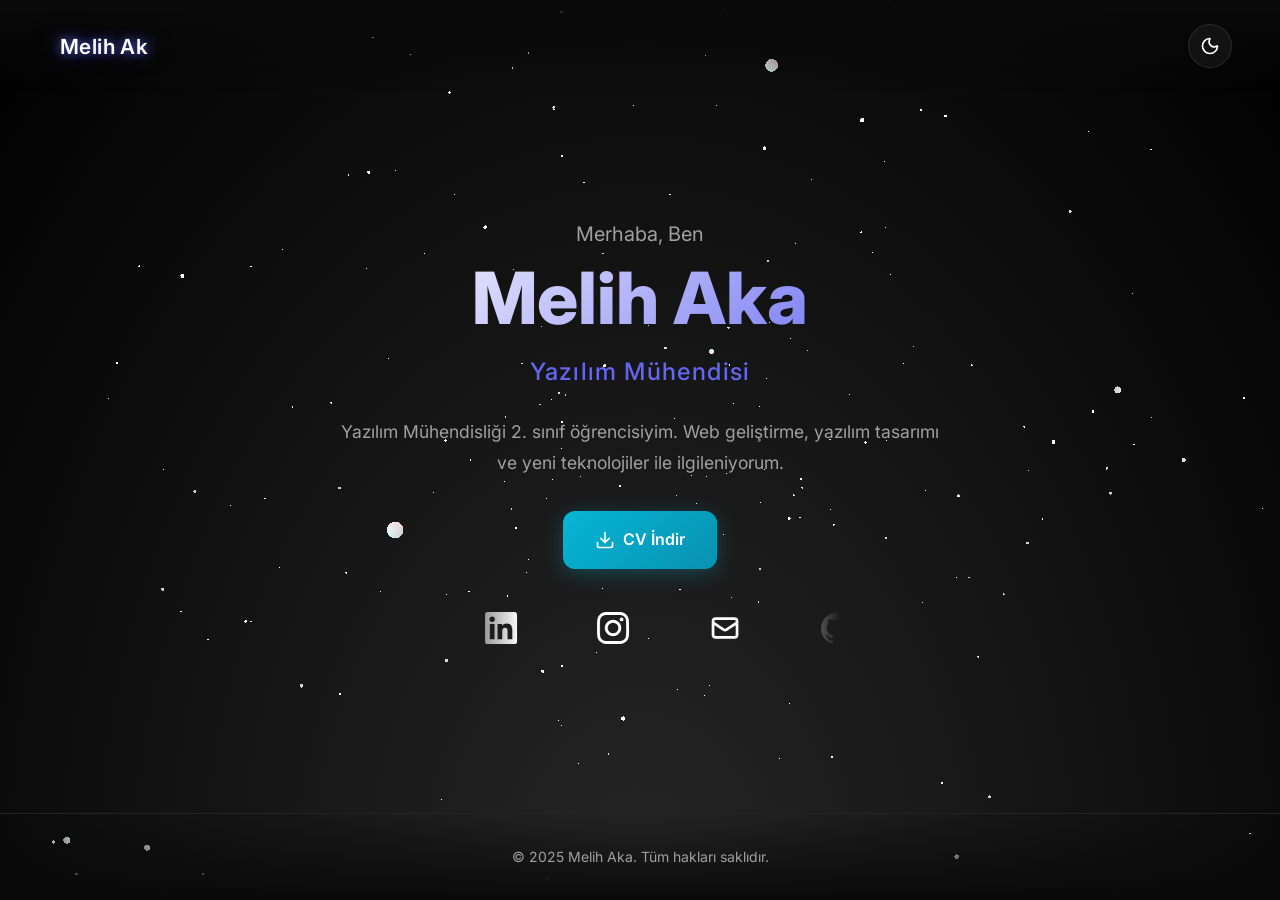
==== commit 32aa766f: "Deploy portfolio site" ====
--- a/index.html
+++ b/index.html
@@ -1,59 +1,21 @@
-<!DOCTYPE html>
-<html lang="en">
+<!doctype html>
+<html lang="tr">
+
 <head>
-    <meta charset="UTF-8">
-    <meta http-equiv="X-UA-Compatible" content="IE=edge">
-    <meta name="viewport" content="width=device-width, initial-scale=1">
-    <title>Portfolio</title>
-    <link rel="stylesheet" href="style.css">
-    <link href="https://unpkg.com/boxicons@2.1.4/css/boxicons.min.css" rel="stylesheet">
-    <script src="back.js"></script>
+  <meta charset="UTF-8" />
+  <link rel="icon"
+    href="data:image/svg+xml,<svg xmlns='http://www.w3.org/2000/svg' viewBox='0 0 100 100'><text y='.9em' font-size='90'>MA</text></svg>" />
+  <meta name="viewport" content="width=device-width, initial-scale=1.0" />
+  <meta name="description" content="Melih Aka - Yazılım Mühendisi Portfolio" />
+  <meta name="author" content="Melih Aka" />
+  <meta name="keywords" content="Melih Aka, Yazılım Mühendisi, Software Engineer, Portfolio" />
+  <title>Melih Aka | Yazılım Mühendisi</title>
+  <script type="module" crossorigin src="./assets/index-DKKJrSbL.js"></script>
+  <link rel="stylesheet" crossorigin href="./assets/index-CdIjgthR.css">
+</head>
 
-</head>
 <body>
-    <header class="header">
-        <a href="https://m3lhsnge.github.io/" class="logo">m3lhnge.</a>
-        <nav class="navbar">
-            <a href="https://m3lhsnge.github.io/" class="active">Home</a>
-            <a href="#">About</a>
-            <a href="#">Services</a>
-            <a href="#">Portfolio</a>
-            <a href="#">Contact</a>
-        </nav>
-        <div class="mobile-menu-toggle">
-            <span></span>
-            <span></span>
-            <span></span>
-        </div>
-    </header>
+  <div id="root"></div>
+</body>
 
-    <section class="home">
-        <div class="home-content">
-            <h1>Melih Aka</h1>
-            <h3>Software Engineer</h3>
-            <p>Yapım Aşamasındadır Tam Sürüm Yakında !.</p>
-            <div class="btn-box">
-                <a href="https://www.instagram.com/m3lhakaa?igsh=MmlheHZ3OTNlcWY2" target="_blank" title="Talk to me!">Let's talk!</a>
-            </div>
-        </div>
-
-        <div class="home-sci">
-            <a href="https://www.instagram.com/m3lhakaa?igsh=MmlheHZ3OTNlcWY2" target="_blank" title="Instagram"><i class='bx bxl-instagram' style="color:#ffffff"></i></a>
-            <a href="https://www.linkedin.com/in/melih-aka-499889319?utm_source=share&utm_campaign=share_via&utm_content=profile&utm_medium=android_app" target="_blank" title="Linkedin"><i class='bx bxl-linkedin-square'></i></a>
-            <a href="https://github.com/m3lhsnge" target="_blank" title="Github"><i class='bx bxl-github'></i></a>
-        </div>
-
-    </section>
-
-
-    <script>
-  setTimeout(function () {
-    alert("Bu site yapım aşamasındadır, lütfen daha sonra tekrar ziyaret edin.");
-  }, 2000);
- </script>
-
- 
-
-
-</body>
-</html>
+</html>
--- a/assets/index-CdIjgthR.css
+++ b/assets/index-CdIjgthR.css
@@ -0,0 +1 @@
+@import"https://fonts.googleapis.com/css2?family=Inter:wght@300;400;500;600;700;800&family=Orbitron:wght@400;500;600;700;800;900&display=swap";.particles-container{position:fixed;top:0;left:0;width:100%;height:100%;z-index:0}.particles-container canvas{display:block}.text-type{display:inline-block;white-space:pre-wrap}.text-type__cursor{margin-left:.1rem;display:inline-block;opacity:1;color:var(--accent)}.text-type__cursor--hidden{display:none}.logoloop{position:relative;--logoloop-gap: 32px;--logoloop-logoHeight: 28px;--logoloop-fadeColorAuto: #0a0a0a}[data-theme=light] .logoloop{--logoloop-fadeColorAuto: #ffffff}.logoloop--vertical{height:100%;display:inline-block}.logoloop--scale-hover{padding-top:calc(var(--logoloop-logoHeight) * .1);padding-bottom:calc(var(--logoloop-logoHeight) * .1)}.logoloop__track{display:flex;width:max-content;will-change:transform;-webkit-user-select:none;user-select:none;position:relative;z-index:0}.logoloop--vertical .logoloop__track{flex-direction:column;height:max-content;width:100%}.logoloop__list{display:flex;align-items:center;list-style:none;margin:0;padding:0}.logoloop--vertical .logoloop__list{flex-direction:column}.logoloop__item{flex:0 0 auto;margin-right:var(--logoloop-gap);font-size:var(--logoloop-logoHeight);line-height:1;color:var(--text-primary);transition:color .3s ease,transform .3s ease}.logoloop--vertical .logoloop__item{margin-right:0;margin-bottom:var(--logoloop-gap)}.logoloop__item:last-child{margin-right:var(--logoloop-gap)}.logoloop--vertical .logoloop__item:last-child{margin-right:0;margin-bottom:var(--logoloop-gap)}.logoloop__node{display:inline-flex;align-items:center}.logoloop__item img{height:var(--logoloop-logoHeight);width:auto;display:block;object-fit:contain;image-rendering:-webkit-optimize-contrast;-webkit-user-drag:none;pointer-events:none;transition:transform .3s cubic-bezier(.4,0,.2,1)}.logoloop--scale-hover .logoloop__item{overflow:visible}.logoloop--scale-hover .logoloop__item:hover img,.logoloop--scale-hover .logoloop__item:hover .logoloop__node{transform:scale(1.3);transform-origin:center center;color:var(--accent)}.logoloop--scale-hover .logoloop__node{transition:transform .3s cubic-bezier(.4,0,.2,1),color .3s ease}.logoloop__link{display:inline-flex;align-items:center;text-decoration:none;border-radius:4px;color:inherit;transition:opacity .2s ease,color .3s ease}.logoloop__link:hover{opacity:.9;color:var(--accent)}.logoloop__link:focus-visible{outline:2px solid currentColor;outline-offset:2px}.logoloop--fade:before,.logoloop--fade:after{content:"";position:absolute;top:0;bottom:0;width:25%;pointer-events:none;z-index:10}.logoloop--fade:before{left:0;background:linear-gradient(to right,var(--logoloop-fadeColor, var(--logoloop-fadeColorAuto)) 0%,var(--logoloop-fadeColor, var(--logoloop-fadeColorAuto)) 30%,transparent 100%)}.logoloop--fade:after{right:0;background:linear-gradient(to left,var(--logoloop-fadeColor, var(--logoloop-fadeColorAuto)) 0%,var(--logoloop-fadeColor, var(--logoloop-fadeColorAuto)) 30%,transparent 100%)}.logoloop--vertical.logoloop--fade:before,.logoloop--vertical.logoloop--fade:after{left:0;right:0;width:100%;height:clamp(24px,8%,80px)}.logoloop--vertical.logoloop--fade:before{top:0;bottom:auto;background:linear-gradient(to bottom,var(--logoloop-fadeColor, var(--logoloop-fadeColorAuto)) 0%,rgba(0,0,0,0) 100%)}.logoloop--vertical.logoloop--fade:after{bottom:0;top:auto;background:linear-gradient(to top,var(--logoloop-fadeColor, var(--logoloop-fadeColorAuto)) 0%,rgba(0,0,0,0) 100%)}@media(prefers-reduced-motion:reduce){.logoloop__track{transform:translateZ(0)!important}.logoloop__item img,.logoloop__node{transition:none!important}}.toast{position:fixed;bottom:24px;right:24px;display:flex;align-items:flex-start;gap:12px;padding:16px 20px;background:#0f0f14f2;border:1px solid rgba(99,102,241,.3);border-radius:12px;-webkit-backdrop-filter:blur(20px);backdrop-filter:blur(20px);box-shadow:0 4px 30px #0006,0 0 40px #6366f11a;z-index:1000;max-width:360px;animation:toastSlideIn .4s cubic-bezier(.16,1,.3,1)}[data-theme=light] .toast{background:#fffffff2;border:1px solid rgba(99,102,241,.2);box-shadow:0 4px 30px #0000001a,0 0 40px #6366f10d}.toast--closing{animation:toastSlideOut .3s cubic-bezier(.16,1,.3,1) forwards}@keyframes toastSlideIn{0%{opacity:0;transform:translate(100px) scale(.9)}to{opacity:1;transform:translate(0) scale(1)}}@keyframes toastSlideOut{0%{opacity:1;transform:translate(0) scale(1)}to{opacity:0;transform:translate(100px) scale(.9)}}.toast-icon{flex-shrink:0;color:#3b82f6;margin-top:2px}.toast-icon--large{color:#3b82f6;margin-top:4px}.toast-content{flex:1}.toast-title{font-size:.95rem;font-weight:600;color:var(--text-primary);margin:0 0 4px}.toast-title--large{font-size:1.1rem;margin-bottom:8px}.toast-message{font-size:.85rem;color:var(--text-secondary);margin:0;line-height:1.4}.toast-message--large{font-size:.95rem;line-height:1.5}.toast-message strong{color:var(--accent);font-weight:600}.toast--large{max-width:420px;padding:20px 24px;gap:16px}.toast-close{flex-shrink:0;background:none;border:none;color:var(--text-secondary);cursor:pointer;padding:4px;border-radius:4px;display:flex;align-items:center;justify-content:center;transition:all .2s ease}.toast-close:hover{background:#ffffff1a;color:var(--text-primary)}[data-theme=light] .toast-close:hover{background:#0000000d}@media(max-width:480px){.toast{left:16px;right:16px;bottom:16px;max-width:none}}*{margin:0;padding:0;box-sizing:border-box}:root{--bg-primary: #0a0a0a;--bg-secondary: #1a1a1a;--text-primary: #ffffff;--text-secondary: #a0a0a0;--accent: #6366f1;--accent-hover: #818cf8;--accent-glow: rgba(99, 102, 241, .4);--gradient-start: #262626;--gradient-end: #000000;--card-bg: rgba(255, 255, 255, .05);--border-color: rgba(255, 255, 255, .1);--ripple-color: rgba(255, 255, 255, .3);--social-bg: rgba(255, 255, 255, .1);--social-hover: rgba(255, 255, 255, .2)}[data-theme=light]{--bg-primary: #ffffff;--bg-secondary: #f5f5f5;--text-primary: #0a0a0a;--text-secondary: #666666;--accent: #4f46e5;--accent-hover: #6366f1;--accent-glow: rgba(79, 70, 229, .3);--gradient-start: #f5f5f5;--gradient-end: #ffffff;--card-bg: rgba(0, 0, 0, .03);--border-color: rgba(0, 0, 0, .1);--ripple-color: rgba(0, 0, 0, .2);--social-bg: rgba(0, 0, 0, .05);--social-hover: rgba(0, 0, 0, .1)}html{scroll-behavior:smooth}body{font-family:Inter,-apple-system,BlinkMacSystemFont,sans-serif;background:radial-gradient(ellipse at bottom,var(--gradient-start) 0%,var(--gradient-end) 100%);color:var(--text-primary);min-height:100vh;line-height:1.6;transition:background .3s ease,color .3s ease}.app{position:relative;min-height:100vh;display:flex;flex-direction:column}.stars-background{position:fixed;top:0;left:0;width:100%;height:100%;z-index:0;pointer-events:none}.header{position:fixed;top:0;left:0;right:0;display:flex;justify-content:space-between;align-items:center;padding:1.5rem 3rem;z-index:100;background:linear-gradient(to bottom,var(--bg-primary),transparent)}.logo{background:none;border:none;cursor:pointer;padding:.5rem .75rem;position:relative;display:inline-flex;align-items:center;transition:all .3s ease;min-width:200px}.logo-content{display:flex;align-items:center}.logo .logo-text{font-family:Inter,sans-serif;font-size:1.3rem;font-weight:600;letter-spacing:.02em;color:#fff;text-shadow:0 0 10px rgba(99,102,241,.8),0 0 20px rgba(99,102,241,.5),0 0 40px rgba(99,102,241,.3)}[data-theme=light] .logo .logo-text{color:#1e1b4b;text-shadow:none}.logo:hover .logo-text{text-shadow:0 0 15px rgba(129,140,248,1),0 0 30px rgba(129,140,248,.7),0 0 60px rgba(129,140,248,.5)}[data-theme=light] .logo:hover .logo-text{color:var(--accent);text-shadow:0 0 20px rgba(99,102,241,.4)}@keyframes logoGradientDark{0%,to{background-position:0% center;filter:drop-shadow(0 0 8px rgba(99,102,241,.5))}50%{background-position:200% center;filter:drop-shadow(0 0 15px rgba(129,140,248,.7))}}@keyframes logoGradientLight{0%,to{background-position:0% center;filter:drop-shadow(0 0 4px rgba(79,70,229,.3))}50%{background-position:200% center;filter:drop-shadow(0 0 8px rgba(99,102,241,.5))}}@keyframes logoFloat{0%,to{transform:translateY(0)}50%{transform:translateY(-2px)}}@keyframes logoJump{0%{transform:translateY(0) scale(1)}30%{transform:translateY(-8px) scale(1.1)}50%{transform:translateY(-8px) scale(1.1)}to{transform:translateY(0) scale(1)}}.theme-toggler{background:var(--card-bg);border:1px solid var(--border-color);border-radius:50%;width:44px;height:44px;display:flex;align-items:center;justify-content:center;cursor:pointer;transition:all .3s ease;-webkit-backdrop-filter:blur(10px);backdrop-filter:blur(10px)}.theme-toggler:hover{background:var(--social-hover);transform:rotate(180deg) scale(1.1);box-shadow:0 0 20px var(--accent-glow)}.theme-icon{width:20px;height:20px;color:var(--text-primary);transition:color .3s ease}.main{flex:1;display:flex;align-items:center;justify-content:center;padding:6rem 2rem 2rem;position:relative;z-index:1}.hero{text-align:center;max-width:800px}.hero-content{animation:fadeInUp 1s ease-out}@keyframes fadeInUp{0%{opacity:0;transform:translateY(30px)}to{opacity:1;transform:translateY(0)}}.hero-title{margin-bottom:1rem}.greeting{display:block;font-size:1.25rem;font-weight:400;color:var(--text-secondary);margin-bottom:.5rem}.name{display:block;font-size:clamp(2.5rem,8vw,4.5rem);font-weight:800;background:linear-gradient(135deg,var(--text-primary) 0%,var(--accent) 50%,var(--accent-hover) 100%);-webkit-background-clip:text;-webkit-text-fill-color:transparent;background-clip:text;line-height:1.1;animation:gradientShift 5s ease-in-out infinite;background-size:200% 200%}@keyframes gradientShift{0%,to{background-position:0% 50%}50%{background-position:100% 50%}}.hero-subtitle{font-size:1.5rem;font-weight:500;color:var(--accent);margin-bottom:1.5rem;letter-spacing:.05em}.hero-description{font-size:1.1rem;color:var(--text-secondary);max-width:600px;margin:0 auto 2rem;line-height:1.8}.hero-actions{margin-bottom:2.5rem}.ripple-button{position:relative;overflow:hidden;display:inline-flex;align-items:center;justify-content:center;gap:.5rem;padding:1rem 2rem;font-size:1rem;font-weight:600;font-family:inherit;border:none;border-radius:12px;cursor:pointer;text-decoration:none;transition:all .3s ease}.ripple-button--primary{background:linear-gradient(135deg,var(--accent),var(--accent-hover));color:#fff;box-shadow:0 4px 20px var(--accent-glow)}.ripple-button--primary:hover{transform:translateY(-2px);box-shadow:0 8px 30px var(--accent-glow)}.ripple-button--secondary{background:linear-gradient(135deg,#06b6d4,#0891b2);color:#fff;box-shadow:0 4px 20px #06b6d44d}.ripple-button--secondary:hover{transform:translateY(-2px);box-shadow:0 8px 30px #06b6d480}.ripple-button--social{background:var(--social-bg);color:var(--text-primary);padding:.875rem;border-radius:50%;border:1px solid var(--border-color);-webkit-backdrop-filter:blur(10px);backdrop-filter:blur(10px)}.ripple-button--social:hover{background:var(--social-hover);transform:translateY(-4px) scale(1.1);box-shadow:0 10px 30px #0000004d;border-color:var(--accent)}.ripple-container{position:absolute;inset:0;pointer-events:none;overflow:hidden;border-radius:inherit}.ripple{position:absolute;border-radius:50%;background:var(--ripple-color);transform:scale(0);animation:rippleEffect .6s ease-out forwards}@keyframes rippleEffect{to{transform:scale(4);opacity:0}}.button-icon{width:20px;height:20px}.social-links-wrapper{width:100%;max-width:400px;margin:0 auto;height:50px;position:relative;-webkit-mask-image:linear-gradient(to right,transparent 0%,black 20%,black 80%,transparent 100%);mask-image:linear-gradient(to right,transparent 0%,black 20%,black 80%,transparent 100%)}.footer{position:relative;z-index:1;text-align:center;padding:2rem;color:var(--text-secondary);font-size:.875rem;border-top:1px solid var(--border-color);background:linear-gradient(to top,var(--bg-primary),transparent)}@media(max-width:1024px){.header{padding:1.25rem 2rem}.hero-description{max-width:500px}}@media(max-width:768px){.header{padding:1rem 1.5rem}.logo-text{font-size:1.15rem}.main{padding:5rem 1.5rem 2rem}.hero-title .name{font-size:clamp(2rem,10vw,3rem)}.hero-subtitle{font-size:1.25rem}.hero-description{font-size:1rem;padding:0 1rem}.ripple-button--primary,.ripple-button--secondary{padding:.875rem 1.5rem;font-size:.9rem}.social-links-wrapper{max-width:320px}.footer{padding:1.5rem 1rem;font-size:.8rem}}@media(max-width:480px){.header{padding:.75rem 1rem}.logo-text{font-size:1rem}.theme-toggler{width:38px;height:38px}.theme-icon{width:16px;height:16px}.main{padding:4.5rem 1rem 1.5rem}.greeting{font-size:.9rem}.hero-title .name{font-size:clamp(1.75rem,12vw,2.5rem)}.hero-subtitle{font-size:1.1rem;margin-bottom:1rem}.hero-description{font-size:.9rem;line-height:1.6;margin-bottom:1.5rem}.hero-actions{margin-bottom:2rem}.ripple-button--primary,.ripple-button--secondary{padding:.75rem 1.25rem;font-size:.85rem}.button-icon{width:18px;height:18px}.social-links-wrapper{max-width:280px;height:45px}.footer{padding:1rem;font-size:.75rem}}@media(max-width:360px){.header{padding:.5rem .75rem}.logo-text{font-size:.9rem}.main{padding:4rem .75rem 1rem}.hero-title .name{font-size:1.5rem}.hero-subtitle{font-size:1rem}.hero-description{font-size:.85rem}.social-links-wrapper{max-width:240px}}@media(max-height:500px)and (orientation:landscape){.main{padding:4rem 2rem 1rem}.hero-content{display:flex;flex-direction:column;gap:.5rem}.hero-description,.hero-actions{margin-bottom:1rem}.footer{padding:.75rem}}
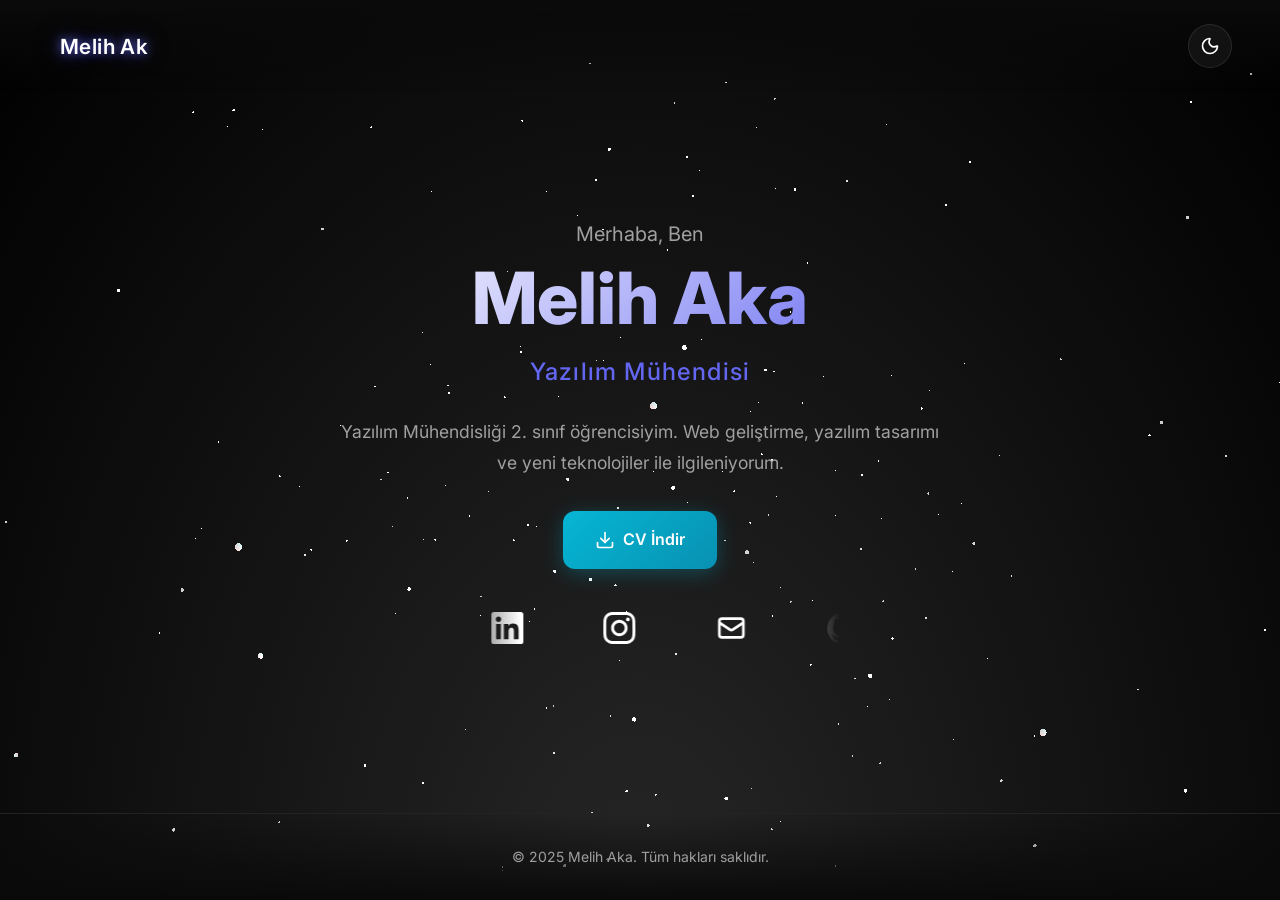
==== commit 40431d9a: "Add CV download functionality" ====
--- a/index.html
+++ b/index.html
@@ -10,7 +10,7 @@
   <meta name="author" content="Melih Aka" />
   <meta name="keywords" content="Melih Aka, Yazılım Mühendisi, Software Engineer, Portfolio" />
   <title>Melih Aka | Yazılım Mühendisi</title>
-  <script type="module" crossorigin src="./assets/index-DKKJrSbL.js"></script>
+  <script type="module" crossorigin src="./assets/index-DJh5Zw1V.js"></script>
   <link rel="stylesheet" crossorigin href="./assets/index-CdIjgthR.css">
 </head>
 
